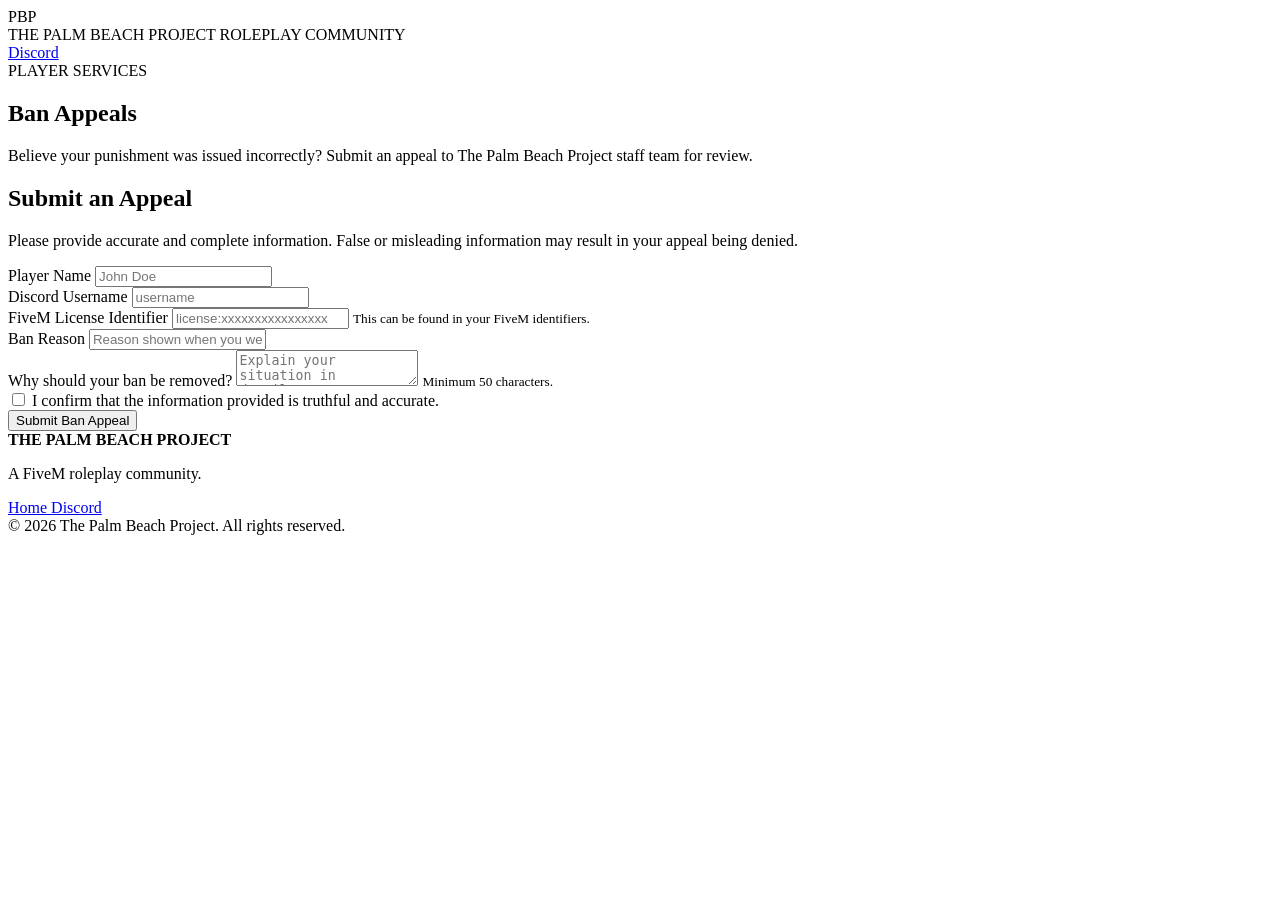
==== appeal/index.html @ b9da35d7 "Add appeal submission page This HTML file includes a navigation bar, a hero section, and a form for " ====
<!DOCTYPE html>
<html lang="en">
<head>
    <meta charset="UTF-8">
    <meta name="viewport" content="width=device-width, initial-scale=1.0">

    <title>Ban Appeals | The Palm Beach Project</title>

    <link rel="stylesheet" href="style.css">
</head>

<body>

    <!-- Navigation -->
    <nav class="navbar">

        <div class="nav-container">

            <div class="brand">
                <div class="brand-logo">PBP</div>

                <div>
                    <span class="brand-name">THE PALM BEACH PROJECT</span>
                    <span class="brand-subtitle">ROLEPLAY COMMUNITY</span>
                </div>
            </div>

            <a
                href="https://discord.gg/YOURINVITE"
                class="discord-button"
                target="_blank"
            >
                Discord
            </a>

        </div>

    </nav>


    <!-- Main -->
    <main>

        <section class="hero">

            <div class="hero-content">

                <span class="badge">
                    PLAYER SERVICES
                </span>

                <h1>
                    Ban <span>Appeals</span>
                </h1>

                <p>
                    Believe your punishment was issued incorrectly?
                    Submit an appeal to The Palm Beach Project staff team
                    for review.
                </p>

            </div>

        </section>


        <!-- Appeal Form -->
        <section class="appeal-section">

            <div class="form-container">

                <div class="form-header">

                    <h2>Submit an Appeal</h2>

                    <p>
                        Please provide accurate and complete information.
                        False or misleading information may result in your
                        appeal being denied.
                    </p>

                </div>


                <form id="appealForm">

                    <div class="form-grid">

                        <div class="form-group">

                            <label for="playerName">
                                Player Name
                            </label>

                            <input
                                type="text"
                                id="playerName"
                                name="playerName"
                                placeholder="John Doe"
                                required
                            >

                        </div>


                        <div class="form-group">

                            <label for="discord">
                                Discord Username
                            </label>

                            <input
                                type="text"
                                id="discord"
                                name="discord"
                                placeholder="username"
                                required
                            >

                        </div>

                    </div>


                    <div class="form-group">

                        <label for="license">
                            FiveM License Identifier
                        </label>

                        <input
                            type="text"
                            id="license"
                            name="license"
                            placeholder="license:xxxxxxxxxxxxxxxx"
                            required
                        >

                        <small>
                            This can be found in your FiveM identifiers.
                        </small>

                    </div>


                    <div class="form-group">

                        <label for="banReason">
                            Ban Reason
                        </label>

                        <input
                            type="text"
                            id="banReason"
                            name="banReason"
                            placeholder="Reason shown when you were banned"
                            required
                        >

                    </div>


                    <div class="form-group">

                        <label for="appeal">
                            Why should your ban be removed?
                        </label>

                        <textarea
                            id="appeal"
                            name="appeal"
                            placeholder="Explain your situation in detail..."
                            required
                        ></textarea>

                        <small>
                            Minimum 50 characters.
                        </small>

                    </div>


                    <div class="form-group checkbox-group">

                        <label class="checkbox">

                            <input
                                type="checkbox"
                                id="agreement"
                                required
                            >

                            <span>
                                I confirm that the information provided is
                                truthful and accurate.
                            </span>

                        </label>

                    </div>


                    <button
                        type="submit"
                        id="submitButton"
                    >

                        <span id="buttonText">
                            Submit Ban Appeal
                        </span>

                        <span
                            id="buttonLoader"
                            class="loader hidden"
                        ></span>

                    </button>


                    <div
                        id="status"
                        class="status hidden"
                    ></div>

                </form>

            </div>

        </section>

    </main>


    <!-- Footer -->
    <footer>

        <div class="footer-container">

            <div>

                <strong>
                    THE PALM BEACH PROJECT
                </strong>

                <p>
                    A FiveM roleplay community.
                </p>

            </div>

            <div class="footer-links">

                <a href="#">
                    Home
                </a>

                <a
                    href="https://discord.gg/YOURINVITE"
                    target="_blank"
                >
                    Discord
                </a>

            </div>

        </div>

        <div class="copyright">

            © 2026 The Palm Beach Project.
            All rights reserved.

        </div>

    </footer>


    <script src="script.js"></script>

</body>
</html>
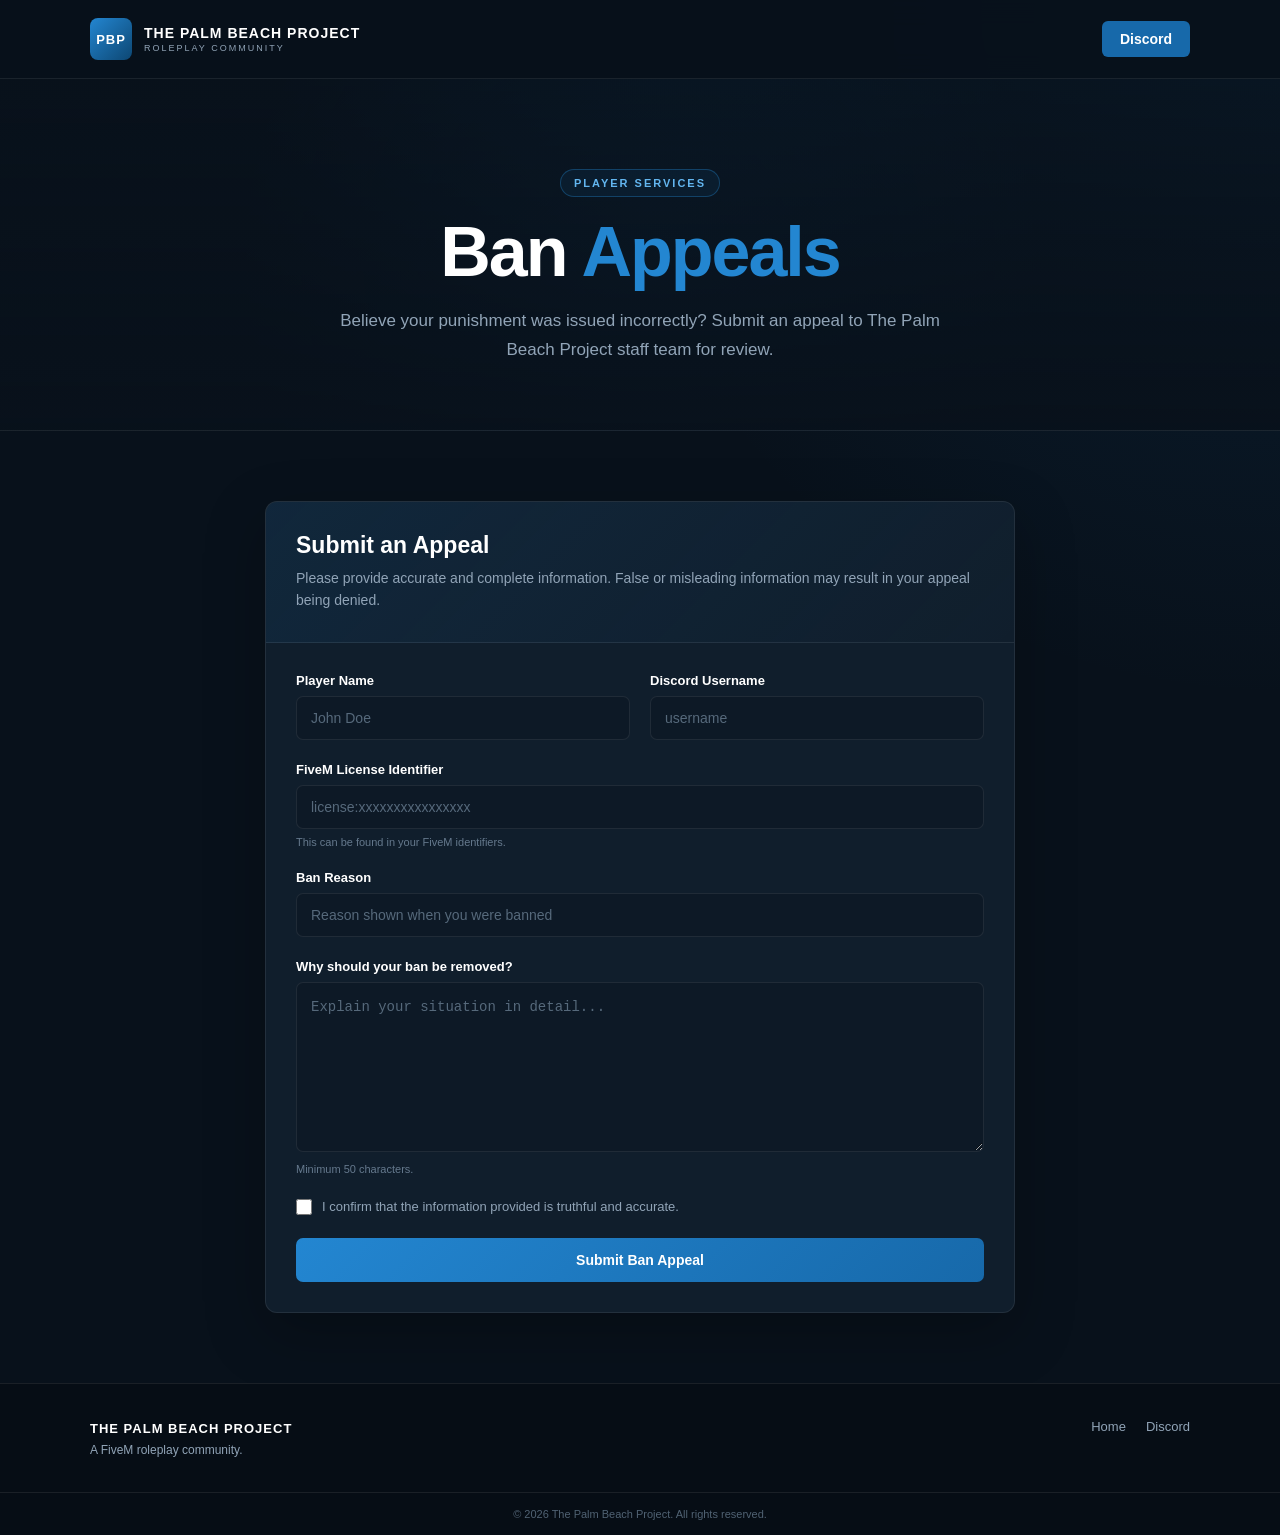
==== commit d57d3ffb: "Update stylesheet link in index.html" ====
--- a/appeal/style.css
+++ b/appeal/style.css
@@ -0,0 +1,644 @@
+* {
+    margin: 0;
+    padding: 0;
+    box-sizing: border-box;
+}
+
+:root {
+    --blue: #1769aa;
+    --blue-light: #2386d1;
+    --blue-dark: #0d4773;
+
+    --background: #08111b;
+    --background-light: #0d1926;
+
+    --card: #101e2c;
+    --card-light: #142638;
+
+    --border: rgba(255, 255, 255, 0.08);
+
+    --text: #ffffff;
+    --muted: #91a4b7;
+
+    --success: #31c48d;
+    --danger: #ef5350;
+}
+
+/* ------------------------- */
+/* General */
+/* ------------------------- */
+
+html {
+    scroll-behavior: smooth;
+}
+
+body {
+    min-height: 100vh;
+
+    background:
+        radial-gradient(
+            circle at top right,
+            rgba(23, 105, 170, 0.15),
+            transparent 35%
+        ),
+        var(--background);
+
+    color: var(--text);
+
+    font-family:
+        Inter,
+        -apple-system,
+        BlinkMacSystemFont,
+        "Segoe UI",
+        Arial,
+        sans-serif;
+}
+
+
+/* ------------------------- */
+/* Navbar */
+/* ------------------------- */
+
+.navbar {
+    width: 100%;
+
+    background: rgba(8, 17, 27, 0.92);
+
+    border-bottom: 1px solid var(--border);
+
+    backdrop-filter: blur(12px);
+
+    position: sticky;
+    top: 0;
+
+    z-index: 100;
+}
+
+.nav-container {
+    max-width: 1150px;
+
+    margin: auto;
+
+    padding: 18px 25px;
+
+    display: flex;
+
+    align-items: center;
+
+    justify-content: space-between;
+}
+
+.brand {
+    display: flex;
+
+    align-items: center;
+
+    gap: 12px;
+}
+
+.brand-logo {
+    width: 42px;
+    height: 42px;
+
+    display: flex;
+
+    align-items: center;
+    justify-content: center;
+
+    background:
+        linear-gradient(
+            135deg,
+            var(--blue-light),
+            var(--blue-dark)
+        );
+
+    border-radius: 8px;
+
+    font-size: 13px;
+
+    font-weight: 800;
+
+    letter-spacing: 1px;
+}
+
+.brand-name {
+    display: block;
+
+    font-size: 14px;
+
+    font-weight: 800;
+
+    letter-spacing: 1px;
+}
+
+.brand-subtitle {
+    display: block;
+
+    color: var(--muted);
+
+    font-size: 9px;
+
+    margin-top: 2px;
+
+    letter-spacing: 2px;
+}
+
+.discord-button {
+    padding: 10px 18px;
+
+    border-radius: 6px;
+
+    background: var(--blue);
+
+    color: white;
+
+    text-decoration: none;
+
+    font-size: 14px;
+
+    font-weight: 600;
+
+    transition: 0.2s;
+}
+
+.discord-button:hover {
+    background: var(--blue-light);
+
+    transform: translateY(-1px);
+}
+
+
+/* ------------------------- */
+/* Hero */
+/* ------------------------- */
+
+.hero {
+    padding: 90px 20px 65px;
+
+    border-bottom: 1px solid var(--border);
+
+    background:
+        linear-gradient(
+            rgba(8, 17, 27, 0.65),
+            rgba(8, 17, 27, 0.95)
+        ),
+        radial-gradient(
+            circle at center,
+            rgba(23, 105, 170, 0.2),
+            transparent 60%
+        );
+}
+
+.hero-content {
+    max-width: 850px;
+
+    margin: auto;
+
+    text-align: center;
+}
+
+.badge {
+    display: inline-block;
+
+    padding: 7px 13px;
+
+    margin-bottom: 20px;
+
+    border: 1px solid rgba(35, 134, 209, 0.35);
+
+    border-radius: 50px;
+
+    color: #63b6f0;
+
+    background: rgba(23, 105, 170, 0.1);
+
+    font-size: 11px;
+
+    font-weight: 700;
+
+    letter-spacing: 2px;
+}
+
+.hero h1 {
+    font-size: clamp(42px, 7vw, 70px);
+
+    line-height: 1;
+
+    margin-bottom: 20px;
+
+    font-weight: 800;
+
+    letter-spacing: -2px;
+}
+
+.hero h1 span {
+    color: var(--blue-light);
+}
+
+.hero p {
+    max-width: 650px;
+
+    margin: auto;
+
+    color: var(--muted);
+
+    font-size: 17px;
+
+    line-height: 1.7;
+}
+
+
+/* ------------------------- */
+/* Form */
+/* ------------------------- */
+
+.appeal-section {
+    padding: 70px 20px;
+}
+
+.form-container {
+    max-width: 750px;
+
+    margin: auto;
+
+    background: var(--card);
+
+    border: 1px solid var(--border);
+
+    border-radius: 12px;
+
+    overflow: hidden;
+
+    box-shadow:
+        0 20px 60px rgba(0, 0, 0, 0.25);
+}
+
+.form-header {
+    padding: 30px;
+
+    background:
+        linear-gradient(
+            135deg,
+            rgba(23, 105, 170, 0.12),
+            transparent
+        );
+
+    border-bottom: 1px solid var(--border);
+}
+
+.form-header h2 {
+    font-size: 23px;
+
+    margin-bottom: 8px;
+}
+
+.form-header p {
+    color: var(--muted);
+
+    font-size: 14px;
+
+    line-height: 1.6;
+}
+
+form {
+    padding: 30px;
+}
+
+.form-grid {
+    display: grid;
+
+    grid-template-columns: 1fr 1fr;
+
+    gap: 20px;
+}
+
+.form-group {
+    margin-bottom: 22px;
+}
+
+label {
+    display: block;
+
+    margin-bottom: 8px;
+
+    font-size: 13px;
+
+    font-weight: 700;
+}
+
+input,
+textarea {
+    width: 100%;
+
+    padding: 13px 14px;
+
+    background: var(--background-light);
+
+    border: 1px solid var(--border);
+
+    border-radius: 7px;
+
+    color: white;
+
+    outline: none;
+
+    font-size: 14px;
+
+    transition: 0.2s;
+}
+
+input::placeholder,
+textarea::placeholder {
+    color: #56697b;
+}
+
+input:focus,
+textarea:focus {
+    border-color: var(--blue-light);
+
+    box-shadow:
+        0 0 0 3px rgba(35, 134, 209, 0.1);
+}
+
+textarea {
+    min-height: 170px;
+
+    resize: vertical;
+
+    line-height: 1.6;
+}
+
+small {
+    display: block;
+
+    margin-top: 7px;
+
+    color: #65798d;
+
+    font-size: 11px;
+}
+
+
+/* ------------------------- */
+/* Checkbox */
+/* ------------------------- */
+
+.checkbox-group {
+    margin-top: 5px;
+}
+
+.checkbox {
+    display: flex;
+
+    align-items: flex-start;
+
+    gap: 10px;
+
+    color: var(--muted);
+
+    font-weight: 400;
+
+    line-height: 1.5;
+
+    cursor: pointer;
+}
+
+.checkbox input {
+    width: 16px;
+    height: 16px;
+
+    margin-top: 2px;
+
+    accent-color: var(--blue);
+}
+
+
+/* ------------------------- */
+/* Button */
+/* ------------------------- */
+
+button {
+    width: 100%;
+
+    padding: 14px;
+
+    border: none;
+
+    border-radius: 7px;
+
+    background:
+        linear-gradient(
+            135deg,
+            var(--blue-light),
+            var(--blue)
+        );
+
+    color: white;
+
+    font-size: 14px;
+
+    font-weight: 700;
+
+    cursor: pointer;
+
+    transition: 0.2s;
+
+    display: flex;
+
+    align-items: center;
+
+    justify-content: center;
+
+    gap: 10px;
+}
+
+button:hover {
+    transform: translateY(-1px);
+
+    box-shadow:
+        0 8px 25px rgba(23, 105, 170, 0.25);
+}
+
+button:disabled {
+    opacity: 0.6;
+
+    cursor: not-allowed;
+
+    transform: none;
+}
+
+
+/* ------------------------- */
+/* Loader */
+/* ------------------------- */
+
+.loader {
+    width: 17px;
+    height: 17px;
+
+    border: 2px solid rgba(255,255,255,0.3);
+
+    border-top-color: white;
+
+    border-radius: 50%;
+
+    animation: spin 0.7s linear infinite;
+}
+
+@keyframes spin {
+    to {
+        transform: rotate(360deg);
+    }
+}
+
+
+/* ------------------------- */
+/* Status */
+/* ------------------------- */
+
+.status {
+    margin-top: 18px;
+
+    padding: 13px;
+
+    border-radius: 6px;
+
+    text-align: center;
+
+    font-size: 13px;
+}
+
+.status.success {
+    background: rgba(49, 196, 141, 0.1);
+
+    border: 1px solid rgba(49, 196, 141, 0.25);
+
+    color: var(--success);
+}
+
+.status.error {
+    background: rgba(239, 83, 80, 0.1);
+
+    border: 1px solid rgba(239, 83, 80, 0.25);
+
+    color: var(--danger);
+}
+
+.hidden {
+    display: none;
+}
+
+
+/* ------------------------- */
+/* Footer */
+/* ------------------------- */
+
+footer {
+    border-top: 1px solid var(--border);
+
+    background: #060d15;
+}
+
+.footer-container {
+    max-width: 1150px;
+
+    margin: auto;
+
+    padding: 35px 25px;
+
+    display: flex;
+
+    justify-content: space-between;
+
+    gap: 30px;
+}
+
+.footer-container strong {
+    font-size: 13px;
+
+    letter-spacing: 1px;
+}
+
+.footer-container p {
+    color: var(--muted);
+
+    margin-top: 6px;
+
+    font-size: 12px;
+}
+
+.footer-links {
+    display: flex;
+
+    gap: 20px;
+}
+
+.footer-links a {
+    color: var(--muted);
+
+    text-decoration: none;
+
+    font-size: 13px;
+}
+
+.footer-links a:hover {
+    color: white;
+}
+
+.copyright {
+    padding: 15px 20px;
+
+    border-top: 1px solid var(--border);
+
+    text-align: center;
+
+    color: #506273;
+
+    font-size: 11px;
+}
+
+
+/* ------------------------- */
+/* Mobile */
+/* ------------------------- */
+
+@media (max-width: 650px) {
+
+    .nav-container {
+        padding: 15px;
+    }
+
+    .brand-name {
+        font-size: 11px;
+    }
+
+    .brand-subtitle {
+        font-size: 7px;
+    }
+
+    .discord-button {
+        display: none;
+    }
+
+    .hero {
+        padding: 65px 20px 50px;
+    }
+
+    .form-grid {
+        grid-template-columns: 1fr;
+        gap: 0;
+    }
+
+    form {
+        padding: 22px;
+    }
+
+    .form-header {
+        padding: 22px;
+    }
+
+    .footer-container {
+        flex-direction: column;
+    }
+
+}
